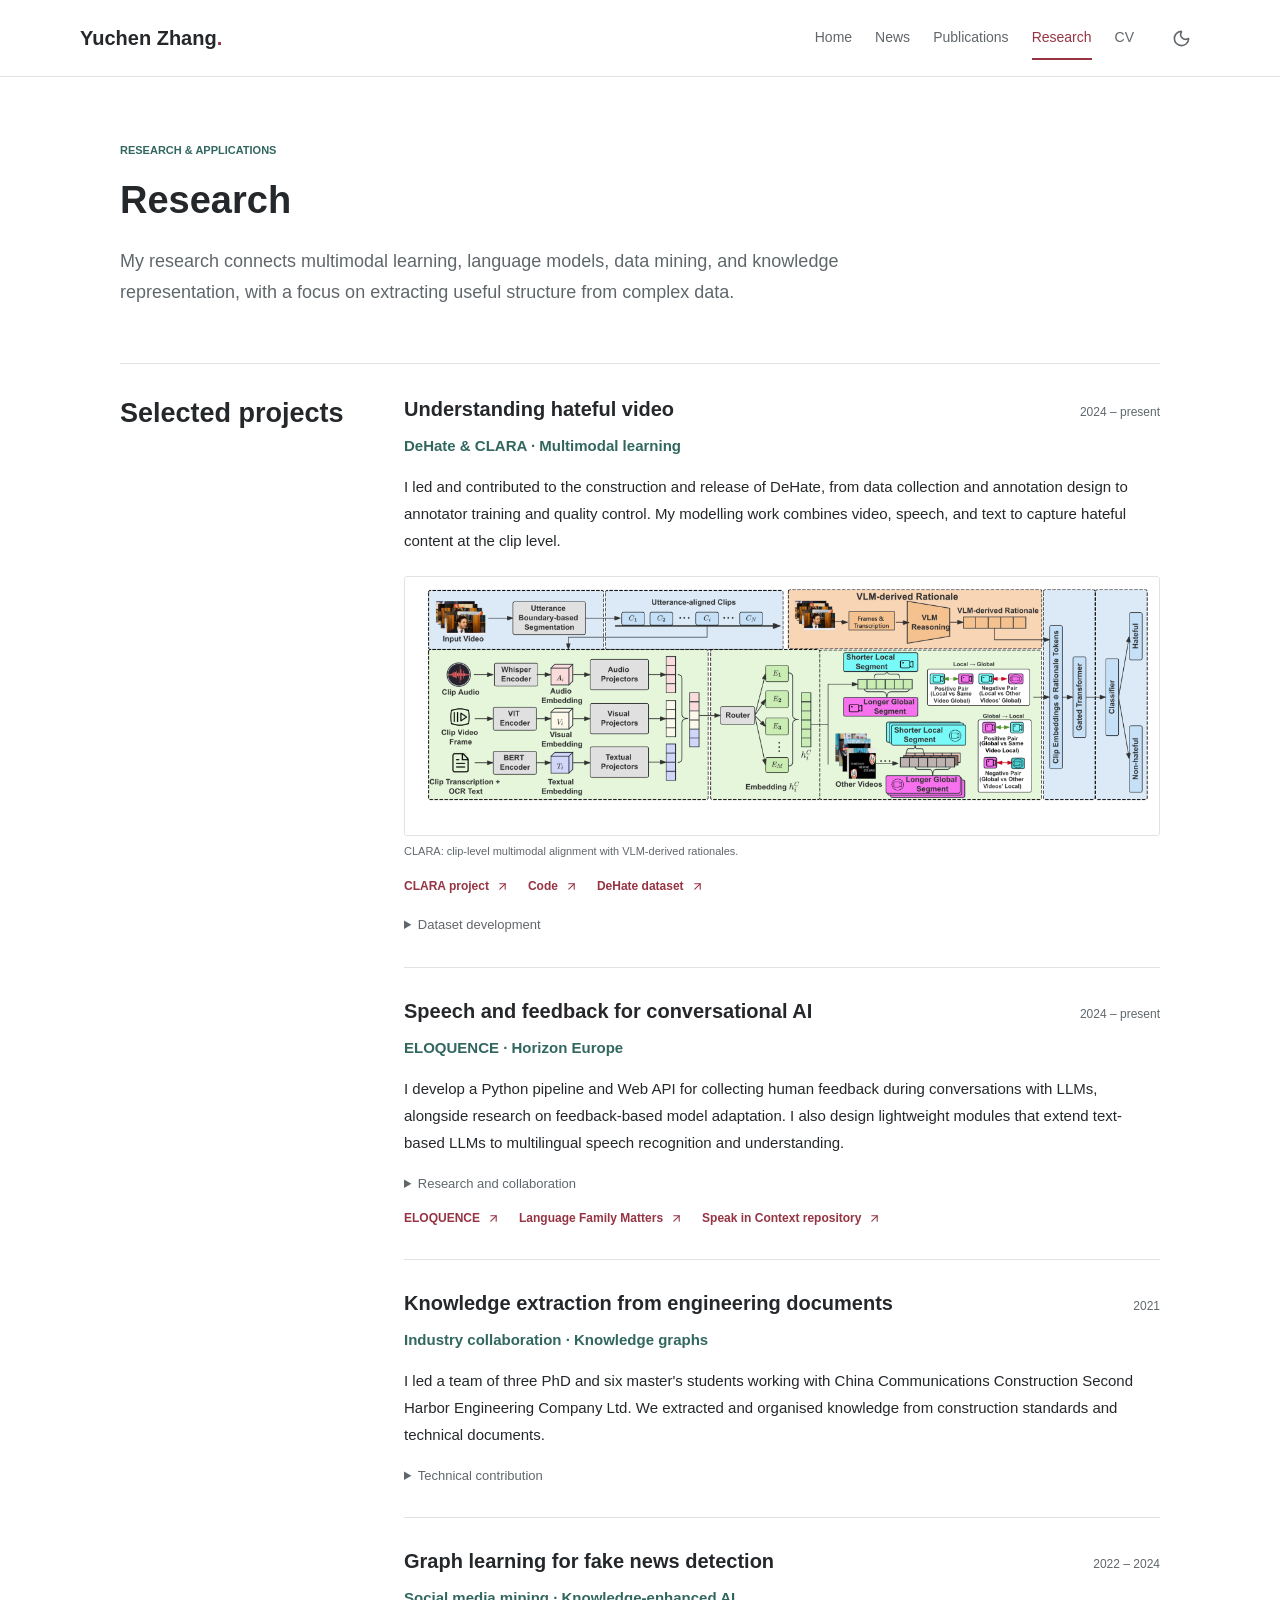
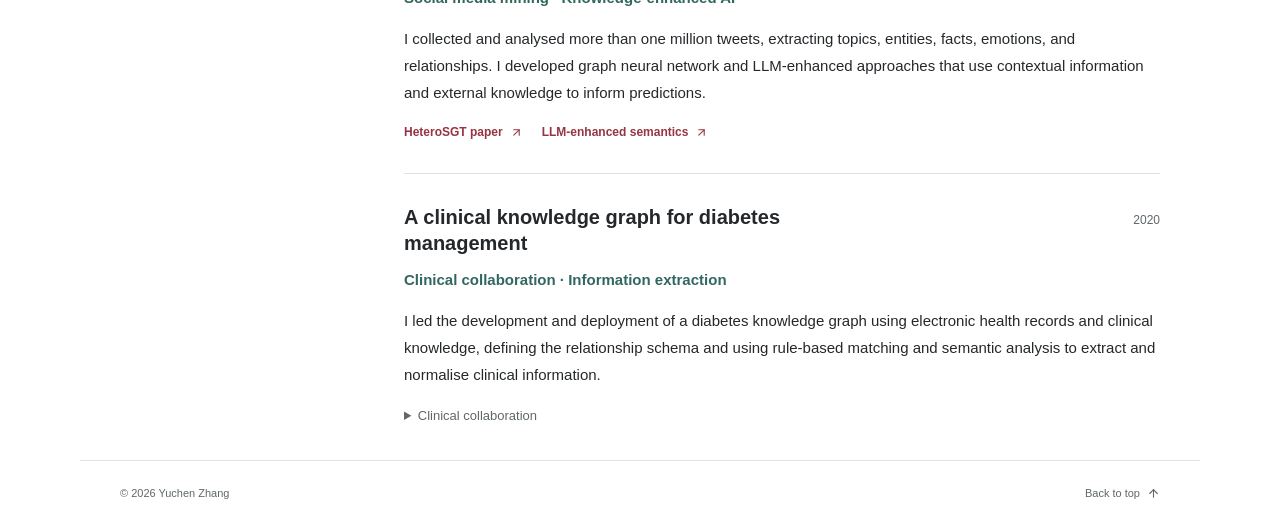
==== research/index.html @ 158ab488 "Add files via upload" ====
<!doctype html>
<html lang="en">
<head>
  <meta charset="utf-8">
  <meta name="viewport" content="width=device-width, initial-scale=1">
  <meta name="description" content="Research by Yuchen Zhang in multimodal learning, conversational AI, knowledge graphs, and data mining.">
  <title>Research | Yuchen Zhang</title>
  <link rel="stylesheet" href="../assets/style.css">
  <script src="../assets/lucide.min.js" defer></script>
  <script src="../assets/site.js" defer></script>
</head>
<body>
  <a class="skip-link" href="#main">Skip to content</a>
  <header class="site-header">
    <div class="nav-shell">
      <a class="wordmark" href="../index.html">Yuchen Zhang<span class="wordmark-dot">.</span></a>
      <nav id="site-nav" aria-label="Main navigation">
        <a href="../index.html#home">Home</a>
        <a href="../index.html#news">News</a>
        <a href="../index.html#publications">Publications</a>
        <a href="index.html" aria-current="page">Research</a>
        <a href="../cv.html">CV</a>
      </nav>
      <div class="nav-actions">
        <button class="icon-button theme-toggle" type="button" aria-label="Switch to dark theme" title="Switch to dark theme"><i data-lucide="moon" aria-hidden="true"></i></button>
        <button class="icon-button menu-toggle" type="button" aria-label="Open navigation" aria-controls="site-nav" aria-expanded="false" title="Open navigation"><i data-lucide="menu" aria-hidden="true"></i></button>
      </div>
    </div>
  </header>

  <main id="main" class="container">
    <div class="page-intro">
      <p class="eyebrow">RESEARCH &amp; APPLICATIONS</p>
      <h1>Research</h1>
      <p class="lead">My research connects multimodal learning, language models, data mining, and knowledge representation, with a focus on extracting useful structure from complex data.</p>
    </div>

    <section class="section-grid prose-section">
      <div class="section-heading"><h2>Selected projects</h2></div>
      <div class="section-body">
        <article class="project" id="project-clara">
          <div class="project-heading"><h3>Understanding hateful video</h3><span class="date">2024 &ndash; present</span></div>
          <p class="project-subtitle">DeHate &amp; CLARA &middot; Multimodal learning</p>
          <p>I led and contributed to the construction and release of DeHate, from data collection and annotation design to annotator training and quality control. My modelling work combines video, speech, and text to capture hateful content at the clip level.</p>
          <figure class="research-figure">
            <a href="../assets/clara-framework.png" target="_blank" rel="noopener" aria-label="Open the CLARA framework figure"><img src="../assets/clara-framework.png" width="2400" height="821" alt="CLARA architecture showing multimodal clip encoding, local-global contrastive learning, and rationale-guided video aggregation" loading="lazy"></a>
            <figcaption>CLARA: clip-level multimodal alignment with VLM-derived rationales.</figcaption>
          </figure>
          <div class="resource-links"><a href="https://yuchenzhang-1.github.io/CLARA/">CLARA project <i data-lucide="arrow-up-right" aria-hidden="true"></i></a><a href="https://github.com/yuchenzhang-1/CLARA">Code <i data-lucide="arrow-up-right" aria-hidden="true"></i></a><a href="https://github.com/yuchen-zhang-essex/DeHate">DeHate dataset <i data-lucide="arrow-up-right" aria-hidden="true"></i></a></div>
          <details><summary>Dataset development</summary><div class="detail-content"><p>DeHate contains 6,689 videos with annotations for explicit and implicit hate, contributing modalities, and temporal segments. I helped define annotation guidelines, recruited and trained annotators, calibrated annotations, and checked data quality.</p><figure class="research-figure"><img src="../assets/dehate-modalities.png" width="1400" height="534" alt="DeHate dataset figure comparing the contribution of visual, audio, and text modalities to explicit and implicit hate" loading="lazy"><figcaption>Modality composition in the DeHate dataset.</figcaption></figure></div></details>
        </article>

        <article class="project" id="project-eloquence">
          <div class="project-heading"><h3>Speech and feedback for conversational AI</h3><span class="date">2024 &ndash; present</span></div>
          <p class="project-subtitle">ELOQUENCE &middot; Horizon Europe</p>
          <p>I develop a Python pipeline and Web API for collecting human feedback during conversations with LLMs, alongside research on feedback-based model adaptation. I also design lightweight modules that extend text-based LLMs to multilingual speech recognition and understanding.</p>
          <details><summary>Research and collaboration</summary><div class="detail-content"><p>The work includes cross-modal representation alignment, parameter-efficient adaptation, and coordination of partner contributions across two Essex-led tasks. ELOQUENCE brings together 16 partners across 10 countries.</p></div></details>
          <div class="resource-links"><a href="https://eloquenceai.eu/">ELOQUENCE <i data-lucide="arrow-up-right" aria-hidden="true"></i></a><a href="https://arxiv.org/abs/2601.18899">Language Family Matters <i data-lucide="arrow-up-right" aria-hidden="true"></i></a><a href="https://github.com/yuchen-zhang-essex/Context-Aware_ASR">Speak in Context repository <i data-lucide="arrow-up-right" aria-hidden="true"></i></a></div>
        </article>

        <article class="project" id="project-standards">
          <div class="project-heading"><h3>Knowledge extraction from engineering documents</h3><span class="date">2021</span></div>
          <p class="project-subtitle">Industry collaboration &middot; Knowledge graphs</p>
          <p>I led a team of three PhD and six master's students working with China Communications Construction Second Harbor Engineering Company Ltd. We extracted and organised knowledge from construction standards and technical documents.</p>
          <details><summary>Technical contribution</summary><div class="detail-content"><p>Text mining, named entity recognition, and relation extraction identified engineering concepts and requirements. A knowledge graph in Neo4j organised the extracted knowledge for retrieval in bridge construction.</p></div></details>
        </article>

        <article class="project" id="project-fakenews">
          <div class="project-heading"><h3>Graph learning for fake news detection</h3><span class="date">2022 &ndash; 2024</span></div>
          <p class="project-subtitle">Social media mining &middot; Knowledge-enhanced AI</p>
          <p>I collected and analysed more than one million tweets, extracting topics, entities, facts, emotions, and relationships. I developed graph neural network and LLM-enhanced approaches that use contextual information and external knowledge to inform predictions.</p>
          <div class="resource-links"><a href="https://arxiv.org/abs/2404.13192">HeteroSGT paper <i data-lucide="arrow-up-right" aria-hidden="true"></i></a><a href="https://aclanthology.org/2024.emnlp-main.31/">LLM-enhanced semantics <i data-lucide="arrow-up-right" aria-hidden="true"></i></a></div>
        </article>

        <article class="project" id="project-clinical">
          <div class="project-heading"><h3>A clinical knowledge graph for diabetes management</h3><span class="date">2020</span></div>
          <p class="project-subtitle">Clinical collaboration &middot; Information extraction</p>
          <p>I led the development and deployment of a diabetes knowledge graph using electronic health records and clinical knowledge, defining the relationship schema and using rule-based matching and semantic analysis to extract and normalise clinical information.</p>
          <details><summary>Clinical collaboration</summary><div class="detail-content"><p>I worked with doctors and patients from Guizhou Medical University Affiliated Hospital and Taipei Medical University Hospital on applying the knowledge graph to diabetes management.</p></div></details>
        </article>
      </div>
    </section>
  </main>

  <footer class="site-footer container"><p>&copy; <span class="current-year">2026</span> Yuchen Zhang</p><a href="#main">Back to top <i data-lucide="arrow-up" aria-hidden="true"></i></a></footer>
</body>
</html>
---- assets/style.css ----
:root{color-scheme:light;--bg:#fff;--surface:#f6f7f7;--text:#25282b;--muted:#60676b;--line:#dfe3e4;--accent:#963443;--accent-hover:#70232f;--green:#31675f;--header:rgba(255,255,255,.97)}
*{box-sizing:border-box;letter-spacing:0}
html{scroll-behavior:smooth;scroll-padding-top:98px}
body{margin:0;background:var(--bg);color:var(--text);font-family:-apple-system,BlinkMacSystemFont,"Segoe UI",Arial,sans-serif;font-size:16px;line-height:1.75;-webkit-font-smoothing:antialiased}
body[data-theme="dark"]{color-scheme:dark;--bg:#1b1d1e;--surface:#222526;--text:#eeeeec;--muted:#b2b8b7;--line:#3c4141;--accent:#e997a0;--accent-hover:#ffc0c6;--green:#91cabb;--header:rgba(27,29,30,.97)}
a{color:var(--accent);text-decoration:none;text-underline-offset:4px}
a:hover{text-decoration:underline;color:var(--accent-hover)}
a:focus-visible,button:focus-visible,summary:focus-visible,input:focus-visible,select:focus-visible{outline:2px solid var(--accent);outline-offset:5px}
button,input,select{font:inherit}
button{cursor:pointer}
img{max-width:100%;height:auto;display:block}
h1,h2,h3,h4,p{margin-top:0}
h1,h2,h3,h4{line-height:1.3}
p{margin-bottom:16px}
h2{font-size:27px;font-weight:650;margin-bottom:20px}
h3{font-size:20px;font-weight:650;margin-bottom:10px}
.container{max-width:1120px;margin-inline:auto;padding-inline:40px}
.site-header{position:sticky;top:0;z-index:20;background:var(--header);border-bottom:1px solid var(--line)}
.nav-shell{max-width:1200px;min-height:76px;padding:12px 40px;margin:auto;display:flex;align-items:center;gap:28px}
.wordmark{color:var(--text);font-size:20px;font-weight:720;white-space:nowrap}
.wordmark:hover{text-decoration:none;color:var(--text)}
.wordmark-dot{color:var(--accent)}
#site-nav{display:flex;gap:23px;align-items:center;margin-left:auto}
#site-nav>a{font-size:14px;color:var(--muted);padding:9px 0;border-bottom:2px solid transparent}
#site-nav>a:hover,#site-nav>a[aria-current]{color:var(--accent);border-bottom-color:var(--accent);text-decoration:none}
.nav-actions{display:flex;gap:4px}
.icon-button{border:0;background:transparent;color:var(--muted);width:38px;height:38px;display:grid;place-items:center;border-radius:4px;flex-shrink:0}
.icon-button:hover{background:var(--surface);color:var(--accent)}
.icon-button svg{width:19px;height:19px}
.menu-toggle{display:none}
.intro{padding-top:62px;padding-bottom:46px}
.eyebrow{font-size:11px;font-weight:650;color:var(--green);margin-bottom:16px}
.intro h1{font-size:48px;font-weight:720;margin-bottom:9px}
.intro h1 span{font-size:21px;font-weight:450;color:var(--muted);margin-left:10px}
.intro-role{color:var(--muted);font-size:16px;margin-bottom:27px}
.separator{margin:0 10px;color:#adb3b5}
.intro-copy{max-width:840px;font-size:17px;line-height:1.85}
.intro-copy p:last-child{margin-bottom:22px}
.profile-links{display:flex;gap:27px;flex-wrap:wrap;font-size:14px}
.profile-links a,.resource-links a,.subtle-link,.contact-email,.site-footer a{display:inline-flex;align-items:center;gap:7px}
.profile-links svg{width:17px;height:17px;flex-shrink:0}
.research-interests{border-top:1px solid var(--line);margin-top:31px;padding-top:20px;display:flex;align-items:baseline;gap:25px;font-size:13px}
.meta-label{font-weight:650;white-space:nowrap}
.research-interests p{margin:0;color:var(--muted)}
.research-interests p span{margin:0 9px;color:var(--accent)}
.news-list{display:grid;gap:0}
.news-item{display:grid;grid-template-columns:70px minmax(0,1fr);gap:18px;padding:17px 0;border-bottom:1px solid var(--line)}
.news-item:first-child{padding-top:0}
.news-item:last-child{border:0;padding-bottom:0}
.news-item time{font-size:12px;color:var(--green);font-weight:650;font-variant-numeric:tabular-nums}
.news-item p{margin:0;font-size:15px;line-height:1.7}
.section-band{background:var(--surface);border-block:1px solid var(--line);padding-block:64px}
.section-space{padding-top:64px;padding-bottom:64px}
.section-grid{display:grid;grid-template-columns:230px minmax(0,1fr);gap:54px}
.section-heading .eyebrow{margin-bottom:12px}
.section-heading .subtle-link{font-size:13px;line-height:1.6}
.subtle-link svg{width:15px;height:15px;flex-shrink:0}
.section-body{min-width:0}
.project{padding-bottom:30px;margin-bottom:30px;border-bottom:1px solid var(--line)}
.project:last-child{border:0;padding-bottom:0;margin-bottom:0}
.project-heading{display:flex;justify-content:space-between;align-items:baseline;gap:20px}
.project-heading h3{max-width:490px}
.date{font-size:12px;white-space:nowrap;color:var(--muted);font-variant-numeric:tabular-nums}
.project-subtitle{font-size:12px;color:var(--green);font-weight:550;margin-bottom:14px}
.project p{font-size:15px;line-height:1.8}
.research-figure{margin:22px 0 16px}
.research-figure img{width:100%;height:auto;background:#fff;border:1px solid var(--line);border-radius:3px}
.research-figure a{display:block}
figcaption{font-size:11px;line-height:1.6;color:var(--muted);margin-top:7px}
.resource-links{display:flex;gap:19px;flex-wrap:wrap;font-size:12px;font-weight:600;margin-top:12px}
.resource-links svg{width:13px;height:13px}
details{font-size:13px;margin-top:17px}
summary{cursor:pointer;color:var(--muted);width:fit-content}
summary:hover{color:var(--accent)}
.detail-content{padding-top:12px}
.detail-content p{margin-bottom:8px}
.publication-controls{display:flex;gap:10px;margin-bottom:7px}
.publication-controls[hidden]{display:none}
.search-field{display:flex;align-items:center;gap:9px;padding:9px 12px;border:1px solid var(--line);border-radius:4px;min-width:0;flex:1;background:var(--bg)}
.search-field svg{width:16px;height:16px;color:var(--muted);flex-shrink:0}
.search-field input{border:0;background:transparent;color:var(--text);min-width:0;width:100%;font-size:13px;outline-offset:2px}
.topic-field{display:flex;min-width:0}
.topic-field select{font-size:12px;background:var(--bg);color:var(--text);border:1px solid var(--line);border-radius:4px;padding:9px 8px;max-width:100%}
.result-count{font-size:11px;color:var(--muted);margin-bottom:8px;min-height:20px}
.publication{padding:23px 0;border-bottom:1px solid var(--line)}
.publication:last-child{border:0;padding-bottom:0}
.publication[hidden]{display:none}
.publication-meta{display:flex;align-items:center;gap:14px;font-size:10px;font-weight:650;margin-bottom:9px}
.publication-meta span{color:var(--green)}
.publication-meta time{font-size:12px;color:var(--muted);font-weight:400}
.publication h3{font-size:17px;line-height:1.5;margin-bottom:8px}
.publication h3 a{color:var(--text)}
.publication h3 a:hover{color:var(--accent)}
.authors{font-size:12px;color:var(--muted);line-height:1.7;margin-bottom:7px}
.authors strong{font-weight:600;color:var(--text)}
.equal-note{font-size:11px;color:var(--muted);margin-bottom:0}
.empty-state{padding:35px 0;color:var(--muted);font-size:14px}
.timeline-entry{padding:0 0 24px 22px;margin-left:5px;border-left:1px solid var(--line);position:relative}
.timeline-entry:before{content:"";position:absolute;left:-4px;top:7px;width:7px;height:7px;background:var(--green);border-radius:50%}
.timeline-entry:last-child{padding-bottom:0}
.timeline-entry h3{margin:5px 0 4px;font-size:18px}
.timeline-entry p{font-size:14px;margin-bottom:7px}
.institution{color:var(--muted)}
.thesis{font-style:italic;color:var(--muted);font-size:13px!important}
.contact-section p{font-size:15px}
.contact-email{font-size:18px;font-weight:600;margin:6px 0 17px;overflow-wrap:anywhere;max-width:100%}
.contact-email svg{width:18px;height:18px;flex-shrink:0}
.site-footer{display:flex;justify-content:space-between;align-items:center;gap:15px;padding-top:23px;padding-bottom:25px;border-top:1px solid var(--line);font-size:11px;color:var(--muted)}
.site-footer p{margin:0}
.site-footer a{color:var(--muted)}
.site-footer svg{width:13px;height:13px}
.skip-link{position:fixed;top:-100px;left:15px;padding:10px 15px;background:var(--bg);z-index:100;border:1px solid var(--accent)}
.skip-link:focus{top:10px}
.sr-only{position:absolute;width:1px;height:1px;padding:0;margin:-1px;overflow:hidden;clip:rect(0,0,0,0);white-space:nowrap;border:0}
.page-intro{padding-top:64px;padding-bottom:38px}
.page-intro h1{font-size:38px;margin-bottom:20px}
.page-intro .lead{max-width:740px;font-size:18px;color:var(--muted)}
.prose-section{border-top:1px solid var(--line);padding-top:32px;padding-bottom:32px}
.prose-section p,.prose-section li{font-size:15px}
.prose-section ul{padding-left:20px}
.prose-section li{margin-bottom:8px}
.cv-sheet{max-width:940px;padding-top:48px;padding-bottom:60px}
.cv-heading{display:flex;justify-content:space-between;align-items:start;gap:20px;border-bottom:2px solid var(--text);padding-bottom:20px;margin-bottom:30px}
.cv-heading h1{font-size:32px;margin-bottom:7px}
.cv-heading p{font-size:13px;color:var(--muted);margin-bottom:4px}
.cv-sheet section{margin-top:29px}
.cv-sheet h2{font-size:20px;border-bottom:1px solid var(--line);padding-bottom:8px;margin-bottom:15px}
.cv-sheet h3{font-size:15px;margin-bottom:6px}
.cv-sheet p,.cv-sheet li{font-size:13px}
.cv-sheet ul{padding-left:20px;margin-top:8px}
.cv-sheet li{margin-bottom:6px}
.cv-sheet .cv-entry{margin-bottom:18px}
.cv-sheet .project-heading h3{max-width:none}
.cv-tools{display:flex;gap:10px;align-items:center}
.cv-tools a{font-size:13px}
@media(min-width:1400px){.intro{padding-top:70px}}
@media(max-width:1020px){.nav-shell{gap:15px;padding-inline:28px}#site-nav{gap:17px}.section-grid{grid-template-columns:195px minmax(0,1fr);gap:35px}.container{padding-inline:28px}.project-heading{flex-wrap:wrap;gap:0}.project-heading .date{margin-bottom:8px}}
@media(max-width:820px){.menu-toggle{display:grid}.nav-actions{margin-left:auto}#site-nav{display:none;position:absolute;left:0;right:0;top:100%;padding:12px 28px 20px;background:var(--bg);border-bottom:1px solid var(--line);flex-direction:column;align-items:stretch;gap:3px}#site-nav.is-open{display:flex}#site-nav>a{padding:10px 4px}.section-grid{grid-template-columns:1fr;gap:25px}.section-heading h2{margin-bottom:10px}.section-heading .subtle-link{margin-bottom:8px}.intro{padding-top:42px}.research-interests{display:block}.meta-label{display:block;margin-bottom:6px}.section-band,.section-space{padding-top:42px;padding-bottom:42px}.project-heading{flex-wrap:nowrap;gap:16px}.project-heading h3{max-width:75%}}
@media(max-width:480px){.container{padding-inline:22px}.nav-shell{padding-inline:22px;min-height:66px}.intro h1{font-size:37px}.intro h1 span{font-size:17px;margin-left:5px}.intro-role{font-size:13px}.separator{margin-inline:5px}.intro-copy{font-size:16px;line-height:1.8}.profile-links{gap:15px 23px;font-size:13px}.research-interests p{line-height:1.9}.research-interests p span{margin:0 5px}.news-item{grid-template-columns:54px;gap:12px}.project-heading{display:block}.project-heading h3{max-width:none;font-size:19px}.project-heading .date{display:block;margin-bottom:7px}.publication-controls{flex-direction:column}.topic-field select{width:100%}.search-field{min-height:42px}.topic-field select{min-height:40px}.contact-email{font-size:16px}.page-intro h1{font-size:32px}.cv-heading{display:block}.cv-tools{margin-top:15px}.cv-sheet .project-heading{display:block}.site-footer{font-size:10px}.resource-links{gap:10px 18px}}
@media(prefers-reduced-motion:reduce){html{scroll-behavior:auto}}
@media print{.site-header,.site-footer,.skip-link,.cv-tools{display:none!important}body,body[data-theme="dark"]{--bg:#fff;--text:#111;--muted:#444;--line:#bbb;--accent:#111;--green:#333;color:#111;background:#fff;font-size:10pt}.cv-sheet{max-width:none;padding:0}.cv-sheet section{margin-top:18px}.cv-sheet h2{font-size:13pt;break-after:avoid}.cv-sheet p,.cv-sheet li{font-size:9.5pt;line-height:1.45}.cv-entry{break-inside:avoid}.cv-heading h1{font-size:23pt}a{color:#111;text-decoration:none}@page{size:A4;margin:16mm}}
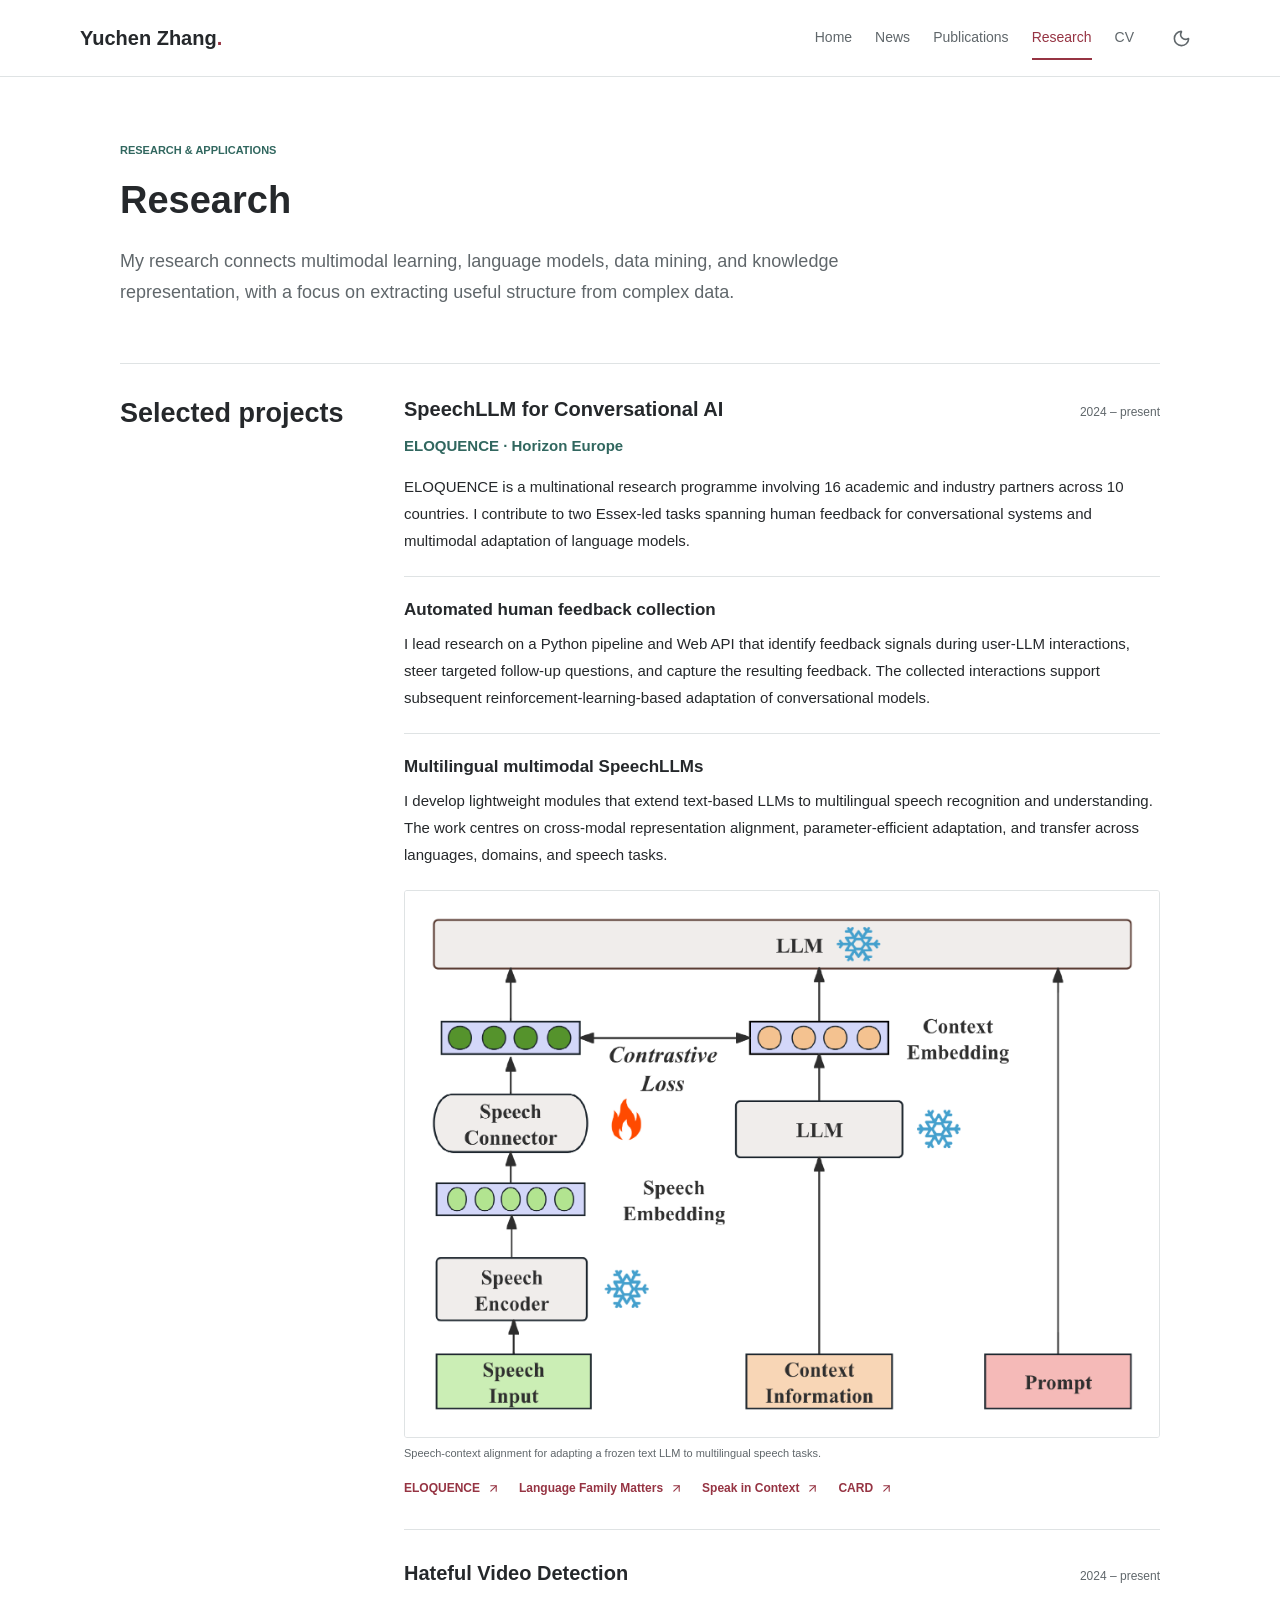
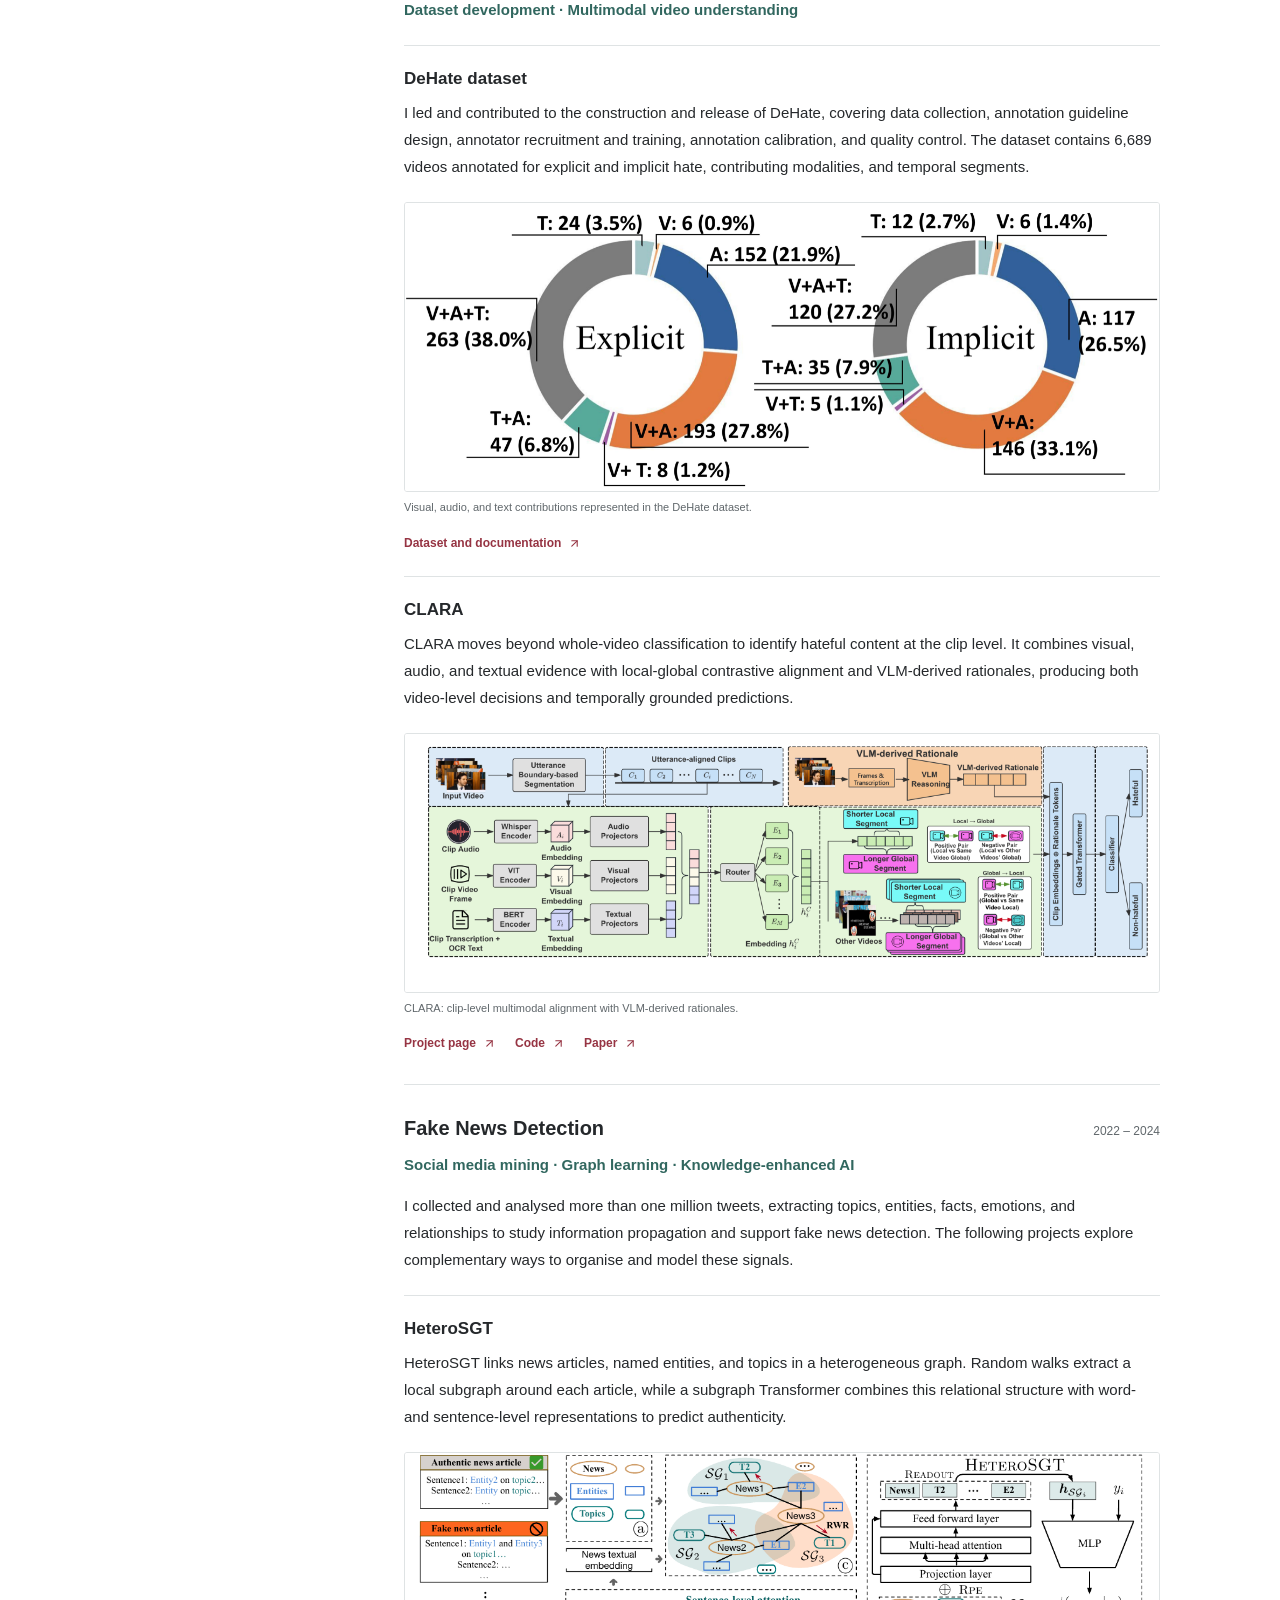
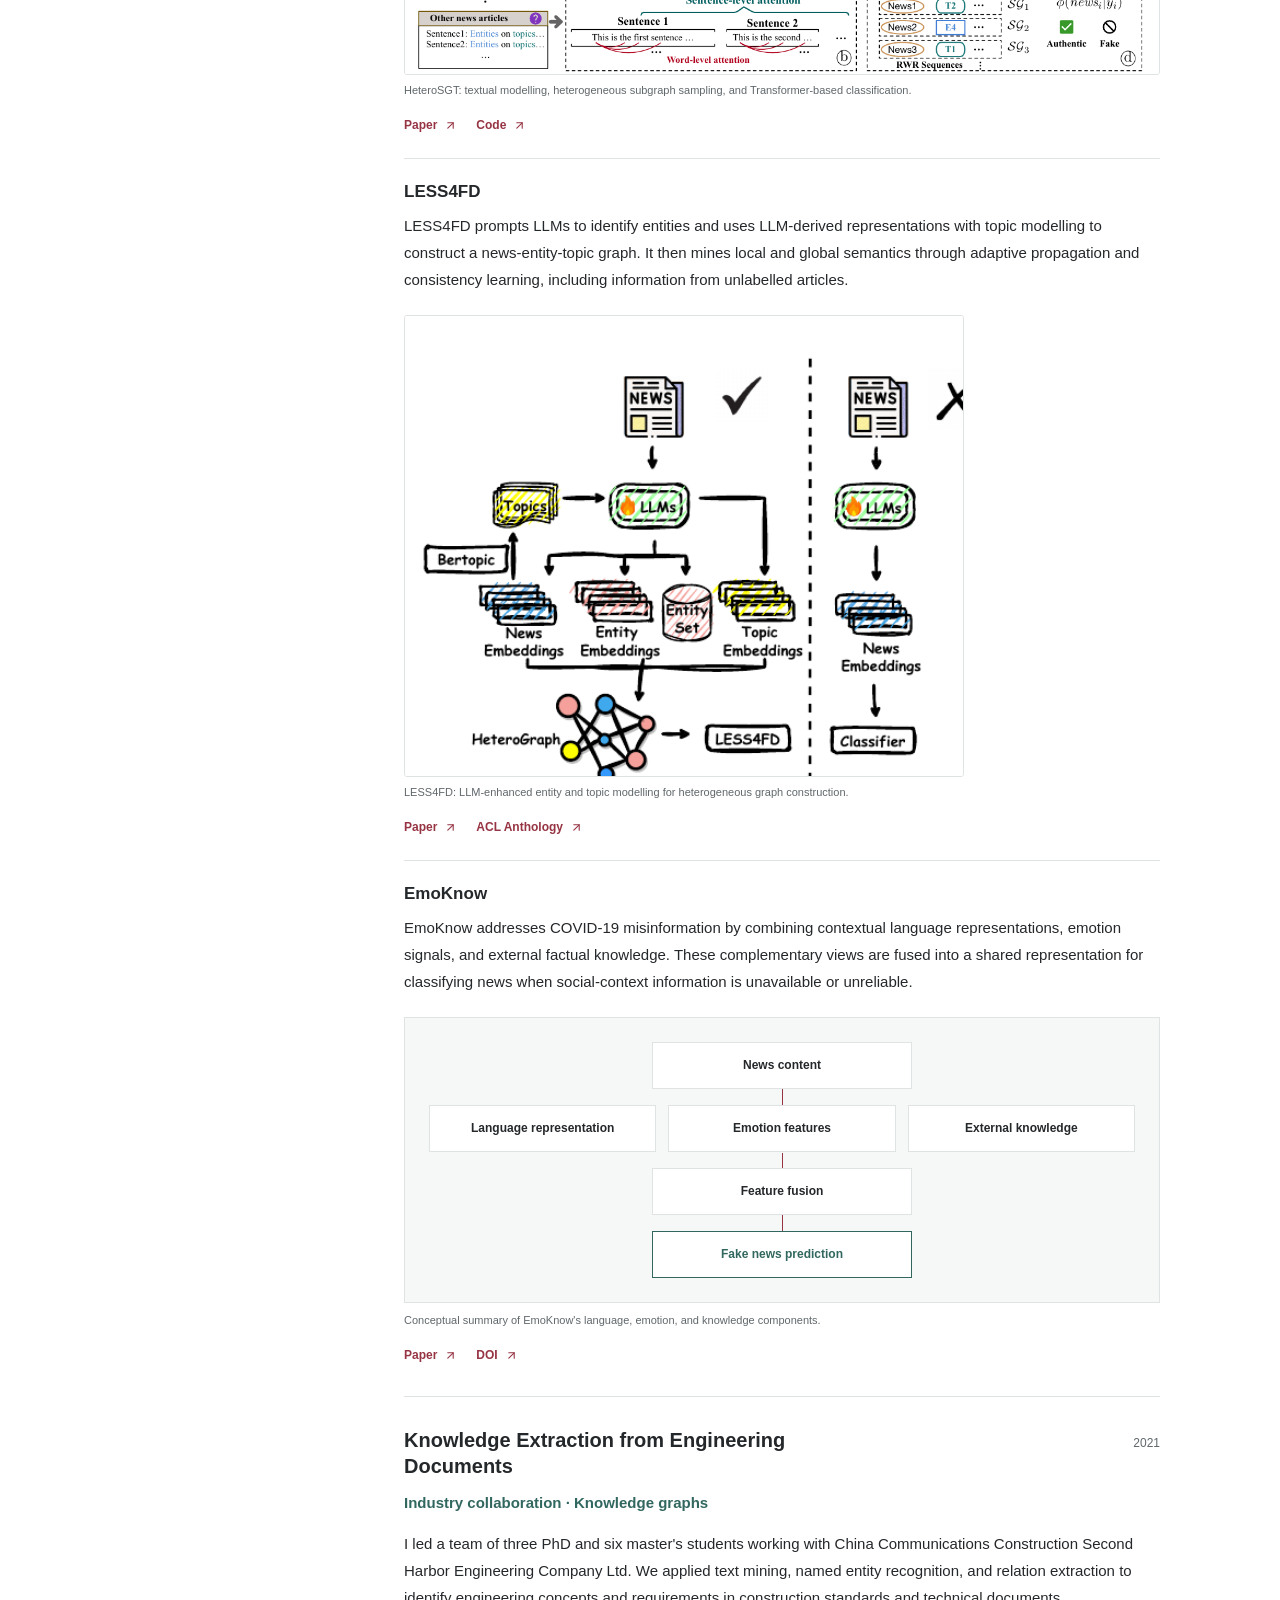
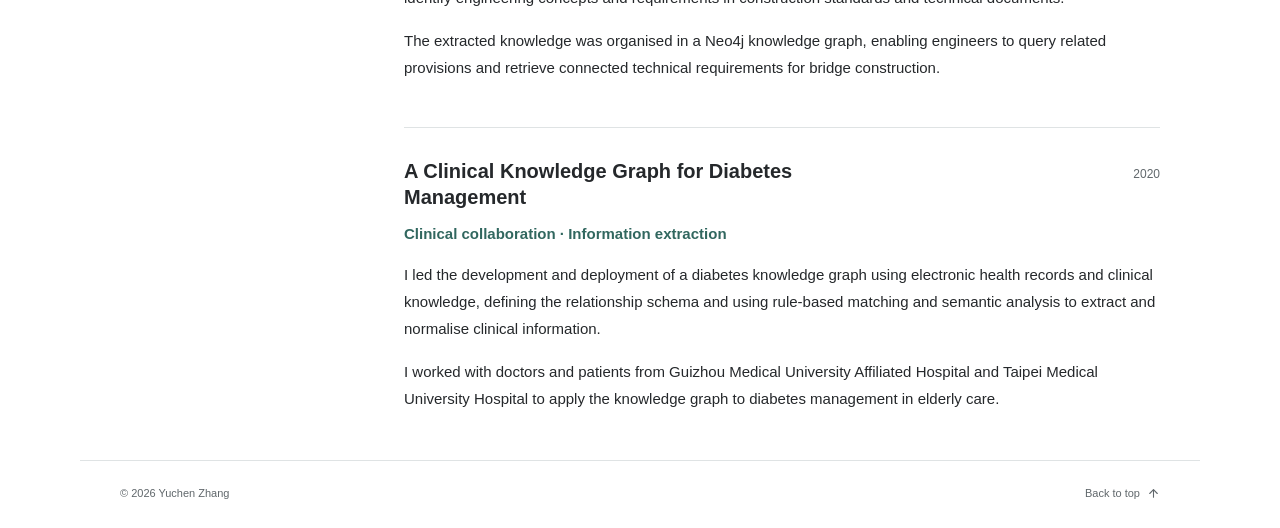
==== commit 9b558225: "Add files via upload" ====
--- a/research/index.html
+++ b/research/index.html
@@ -38,45 +38,108 @@
     <section class="section-grid prose-section">
       <div class="section-heading"><h2>Selected projects</h2></div>
       <div class="section-body">
-        <article class="project" id="project-clara">
-          <div class="project-heading"><h3>Understanding hateful video</h3><span class="date">2024 &ndash; present</span></div>
-          <p class="project-subtitle">DeHate &amp; CLARA &middot; Multimodal learning</p>
-          <p>I led and contributed to the construction and release of DeHate, from data collection and annotation design to annotator training and quality control. My modelling work combines video, speech, and text to capture hateful content at the clip level.</p>
-          <figure class="research-figure">
-            <a href="../assets/clara-framework.png" target="_blank" rel="noopener" aria-label="Open the CLARA framework figure"><img src="../assets/clara-framework.png" width="2400" height="821" alt="CLARA architecture showing multimodal clip encoding, local-global contrastive learning, and rationale-guided video aggregation" loading="lazy"></a>
-            <figcaption>CLARA: clip-level multimodal alignment with VLM-derived rationales.</figcaption>
-          </figure>
-          <div class="resource-links"><a href="https://yuchenzhang-1.github.io/CLARA/">CLARA project <i data-lucide="arrow-up-right" aria-hidden="true"></i></a><a href="https://github.com/yuchenzhang-1/CLARA">Code <i data-lucide="arrow-up-right" aria-hidden="true"></i></a><a href="https://github.com/yuchen-zhang-essex/DeHate">DeHate dataset <i data-lucide="arrow-up-right" aria-hidden="true"></i></a></div>
-          <details><summary>Dataset development</summary><div class="detail-content"><p>DeHate contains 6,689 videos with annotations for explicit and implicit hate, contributing modalities, and temporal segments. I helped define annotation guidelines, recruited and trained annotators, calibrated annotations, and checked data quality.</p><figure class="research-figure"><img src="../assets/dehate-modalities.png" width="1400" height="534" alt="DeHate dataset figure comparing the contribution of visual, audio, and text modalities to explicit and implicit hate" loading="lazy"><figcaption>Modality composition in the DeHate dataset.</figcaption></figure></div></details>
+        <article class="project" id="project-eloquence">
+          <div class="project-heading"><h3>SpeechLLM for Conversational AI</h3><span class="date">2024 &ndash; present</span></div>
+          <p class="project-subtitle">ELOQUENCE &middot; Horizon Europe</p>
+          <p>ELOQUENCE is a multinational research programme involving 16 academic and industry partners across 10 countries. I contribute to two Essex-led tasks spanning human feedback for conversational systems and multimodal adaptation of language models.</p>
+
+          <section class="project-work">
+            <h4>Automated human feedback collection</h4>
+            <p>I lead research on a Python pipeline and Web API that identify feedback signals during user-LLM interactions, steer targeted follow-up questions, and capture the resulting feedback. The collected interactions support subsequent reinforcement-learning-based adaptation of conversational models.</p>
+          </section>
+
+          <section class="project-work">
+            <h4>Multilingual multimodal SpeechLLMs</h4>
+            <p>I develop lightweight modules that extend text-based LLMs to multilingual speech recognition and understanding. The work centres on cross-modal representation alignment, parameter-efficient adaptation, and transfer across languages, domains, and speech tasks.</p>
+            <figure class="research-figure">
+              <a href="../assets/speechllm-framework.png" target="_blank" rel="noopener" aria-label="Open the SpeechLLM framework figure"><img src="../assets/speechllm-framework.png" width="1800" height="1302" alt="SpeechLLM framework aligning speech and contextual representations through a trainable speech connector and contrastive learning" loading="lazy"></a>
+              <figcaption>Speech-context alignment for adapting a frozen text LLM to multilingual speech tasks.</figcaption>
+            </figure>
+          </section>
+
+          <div class="resource-links"><a href="https://eloquenceai.eu/">ELOQUENCE <i data-lucide="arrow-up-right" aria-hidden="true"></i></a><a href="https://arxiv.org/abs/2601.18899">Language Family Matters <i data-lucide="arrow-up-right" aria-hidden="true"></i></a><a href="https://github.com/yuchen-zhang-essex/Context-Aware_ASR">Speak in Context <i data-lucide="arrow-up-right" aria-hidden="true"></i></a><a href="https://scholar.google.com.au/citations?view_op=view_citation&amp;hl=en&amp;user=mACVkPIAAAAJ&amp;sortby=pubdate&amp;citation_for_view=mACVkPIAAAAJ:8k81kl-MbHgC">CARD <i data-lucide="arrow-up-right" aria-hidden="true"></i></a></div>
         </article>
 
-        <article class="project" id="project-eloquence">
-          <div class="project-heading"><h3>Speech and feedback for conversational AI</h3><span class="date">2024 &ndash; present</span></div>
-          <p class="project-subtitle">ELOQUENCE &middot; Horizon Europe</p>
-          <p>I develop a Python pipeline and Web API for collecting human feedback during conversations with LLMs, alongside research on feedback-based model adaptation. I also design lightweight modules that extend text-based LLMs to multilingual speech recognition and understanding.</p>
-          <details><summary>Research and collaboration</summary><div class="detail-content"><p>The work includes cross-modal representation alignment, parameter-efficient adaptation, and coordination of partner contributions across two Essex-led tasks. ELOQUENCE brings together 16 partners across 10 countries.</p></div></details>
-          <div class="resource-links"><a href="https://eloquenceai.eu/">ELOQUENCE <i data-lucide="arrow-up-right" aria-hidden="true"></i></a><a href="https://arxiv.org/abs/2601.18899">Language Family Matters <i data-lucide="arrow-up-right" aria-hidden="true"></i></a><a href="https://github.com/yuchen-zhang-essex/Context-Aware_ASR">Speak in Context repository <i data-lucide="arrow-up-right" aria-hidden="true"></i></a></div>
+        <article class="project" id="project-hateful-video">
+          <div class="project-heading"><h3>Hateful Video Detection</h3><span class="date">2024 &ndash; present</span></div>
+          <p class="project-subtitle">Dataset development &middot; Multimodal video understanding</p>
+
+          <section class="project-work">
+            <h4>DeHate dataset</h4>
+            <p>I led and contributed to the construction and release of DeHate, covering data collection, annotation guideline design, annotator recruitment and training, annotation calibration, and quality control. The dataset contains 6,689 videos annotated for explicit and implicit hate, contributing modalities, and temporal segments.</p>
+            <figure class="research-figure">
+              <a href="../assets/dehate-modalities.png" target="_blank" rel="noopener" aria-label="Open the DeHate modality figure"><img src="../assets/dehate-modalities.png" width="1400" height="534" alt="DeHate dataset figure comparing visual, audio, and text contributions to explicit and implicit hate" loading="lazy"></a>
+              <figcaption>Visual, audio, and text contributions represented in the DeHate dataset.</figcaption>
+            </figure>
+            <div class="resource-links"><a href="https://github.com/yuchen-zhang-essex/DeHate">Dataset and documentation <i data-lucide="arrow-up-right" aria-hidden="true"></i></a></div>
+          </section>
+
+          <section class="project-work">
+            <h4>CLARA</h4>
+            <p>CLARA moves beyond whole-video classification to identify hateful content at the clip level. It combines visual, audio, and textual evidence with local-global contrastive alignment and VLM-derived rationales, producing both video-level decisions and temporally grounded predictions.</p>
+            <figure class="research-figure">
+              <a href="../assets/clara-framework.png" target="_blank" rel="noopener" aria-label="Open the CLARA framework figure"><img src="../assets/clara-framework.png" width="2400" height="821" alt="CLARA architecture showing multimodal clip encoding, local-global contrastive learning, and rationale-guided video aggregation" loading="lazy"></a>
+              <figcaption>CLARA: clip-level multimodal alignment with VLM-derived rationales.</figcaption>
+            </figure>
+            <div class="resource-links"><a href="https://yuchenzhang-1.github.io/CLARA/">Project page <i data-lucide="arrow-up-right" aria-hidden="true"></i></a><a href="https://github.com/yuchenzhang-1/CLARA">Code <i data-lucide="arrow-up-right" aria-hidden="true"></i></a><a href="https://arxiv.org/abs/2608.15905">Paper <i data-lucide="arrow-up-right" aria-hidden="true"></i></a></div>
+          </section>
+        </article>
+
+        <article class="project" id="project-fakenews">
+          <div class="project-heading"><h3>Fake News Detection</h3><span class="date">2022 &ndash; 2024</span></div>
+          <p class="project-subtitle">Social media mining &middot; Graph learning &middot; Knowledge-enhanced AI</p>
+          <p>I collected and analysed more than one million tweets, extracting topics, entities, facts, emotions, and relationships to study information propagation and support fake news detection. The following projects explore complementary ways to organise and model these signals.</p>
+
+          <section class="project-work">
+            <h4>HeteroSGT</h4>
+            <p>HeteroSGT links news articles, named entities, and topics in a heterogeneous graph. Random walks extract a local subgraph around each article, while a subgraph Transformer combines this relational structure with word- and sentence-level representations to predict authenticity.</p>
+            <figure class="research-figure">
+              <a href="../assets/heterosgt-framework.png" target="_blank" rel="noopener" aria-label="Open the HeteroSGT framework figure"><img src="../assets/heterosgt-framework.png" width="1215" height="355" alt="HeteroSGT framework combining textual encoding, heterogeneous subgraph sampling, and a subgraph Transformer for fake news detection" loading="lazy"></a>
+              <figcaption>HeteroSGT: textual modelling, heterogeneous subgraph sampling, and Transformer-based classification.</figcaption>
+            </figure>
+            <div class="resource-links"><a href="https://scholar.google.com.au/citations?view_op=view_citation&amp;hl=en&amp;user=mACVkPIAAAAJ&amp;sortby=pubdate&amp;citation_for_view=mACVkPIAAAAJ:qjMakFHDy7sC">Paper <i data-lucide="arrow-up-right" aria-hidden="true"></i></a><a href="https://github.com/whatthebrett/hetersgt">Code <i data-lucide="arrow-up-right" aria-hidden="true"></i></a></div>
+          </section>
+
+          <section class="project-work">
+            <h4>LESS4FD</h4>
+            <p>LESS4FD prompts LLMs to identify entities and uses LLM-derived representations with topic modelling to construct a news-entity-topic graph. It then mines local and global semantics through adaptive propagation and consistency learning, including information from unlabelled articles.</p>
+            <figure class="research-figure research-figure-narrow">
+              <a href="../assets/less4fd-framework.png" target="_blank" rel="noopener" aria-label="Open the LESS4FD framework figure"><img src="../assets/less4fd-framework.png" width="510" height="420" alt="LESS4FD framework using LLM-derived news, entity, and topic representations to construct a heterogeneous graph" loading="lazy"></a>
+              <figcaption>LESS4FD: LLM-enhanced entity and topic modelling for heterogeneous graph construction.</figcaption>
+            </figure>
+            <div class="resource-links"><a href="https://scholar.google.com.au/citations?view_op=view_citation&amp;hl=en&amp;user=mACVkPIAAAAJ&amp;sortby=pubdate&amp;citation_for_view=mACVkPIAAAAJ:UeHWp8X0CEIC">Paper <i data-lucide="arrow-up-right" aria-hidden="true"></i></a><a href="https://aclanthology.org/2024.emnlp-main.31/">ACL Anthology <i data-lucide="arrow-up-right" aria-hidden="true"></i></a></div>
+          </section>
+
+          <section class="project-work">
+            <h4>EmoKnow</h4>
+            <p>EmoKnow addresses COVID-19 misinformation by combining contextual language representations, emotion signals, and external factual knowledge. These complementary views are fused into a shared representation for classifying news when social-context information is unavailable or unreliable.</p>
+            <div class="method-diagram" role="img" aria-label="Conceptual flow of EmoKnow from news content through language, emotion, and external knowledge representations to feature fusion and fake news prediction">
+              <div class="method-node method-node-input">News content</div>
+              <div class="method-branches">
+                <div class="method-node">Language representation</div>
+                <div class="method-node">Emotion features</div>
+                <div class="method-node">External knowledge</div>
+              </div>
+              <div class="method-node method-node-fusion">Feature fusion</div>
+              <div class="method-node method-node-output">Fake news prediction</div>
+            </div>
+            <p class="diagram-caption">Conceptual summary of EmoKnow's language, emotion, and knowledge components.</p>
+            <div class="resource-links"><a href="https://scholar.google.com.au/citations?view_op=view_citation&amp;hl=en&amp;user=mACVkPIAAAAJ&amp;sortby=pubdate&amp;citation_for_view=mACVkPIAAAAJ:9yKSN-GCB0IC">Paper <i data-lucide="arrow-up-right" aria-hidden="true"></i></a><a href="https://doi.org/10.1007/978-3-031-46661-8_24">DOI <i data-lucide="arrow-up-right" aria-hidden="true"></i></a></div>
+          </section>
         </article>
 
         <article class="project" id="project-standards">
-          <div class="project-heading"><h3>Knowledge extraction from engineering documents</h3><span class="date">2021</span></div>
+          <div class="project-heading"><h3>Knowledge Extraction from Engineering Documents</h3><span class="date">2021</span></div>
           <p class="project-subtitle">Industry collaboration &middot; Knowledge graphs</p>
-          <p>I led a team of three PhD and six master's students working with China Communications Construction Second Harbor Engineering Company Ltd. We extracted and organised knowledge from construction standards and technical documents.</p>
-          <details><summary>Technical contribution</summary><div class="detail-content"><p>Text mining, named entity recognition, and relation extraction identified engineering concepts and requirements. A knowledge graph in Neo4j organised the extracted knowledge for retrieval in bridge construction.</p></div></details>
-        </article>
-
-        <article class="project" id="project-fakenews">
-          <div class="project-heading"><h3>Graph learning for fake news detection</h3><span class="date">2022 &ndash; 2024</span></div>
-          <p class="project-subtitle">Social media mining &middot; Knowledge-enhanced AI</p>
-          <p>I collected and analysed more than one million tweets, extracting topics, entities, facts, emotions, and relationships. I developed graph neural network and LLM-enhanced approaches that use contextual information and external knowledge to inform predictions.</p>
-          <div class="resource-links"><a href="https://arxiv.org/abs/2404.13192">HeteroSGT paper <i data-lucide="arrow-up-right" aria-hidden="true"></i></a><a href="https://aclanthology.org/2024.emnlp-main.31/">LLM-enhanced semantics <i data-lucide="arrow-up-right" aria-hidden="true"></i></a></div>
+          <p>I led a team of three PhD and six master's students working with China Communications Construction Second Harbor Engineering Company Ltd. We applied text mining, named entity recognition, and relation extraction to identify engineering concepts and requirements in construction standards and technical documents.</p>
+          <p>The extracted knowledge was organised in a Neo4j knowledge graph, enabling engineers to query related provisions and retrieve connected technical requirements for bridge construction.</p>
         </article>
 
         <article class="project" id="project-clinical">
-          <div class="project-heading"><h3>A clinical knowledge graph for diabetes management</h3><span class="date">2020</span></div>
+          <div class="project-heading"><h3>A Clinical Knowledge Graph for Diabetes Management</h3><span class="date">2020</span></div>
           <p class="project-subtitle">Clinical collaboration &middot; Information extraction</p>
           <p>I led the development and deployment of a diabetes knowledge graph using electronic health records and clinical knowledge, defining the relationship schema and using rule-based matching and semantic analysis to extract and normalise clinical information.</p>
-          <details><summary>Clinical collaboration</summary><div class="detail-content"><p>I worked with doctors and patients from Guizhou Medical University Affiliated Hospital and Taipei Medical University Hospital on applying the knowledge graph to diabetes management.</p></div></details>
+          <p>I worked with doctors and patients from Guizhou Medical University Affiliated Hospital and Taipei Medical University Hospital to apply the knowledge graph to diabetes management in elderly care.</p>
         </article>
       </div>
     </section>
--- a/assets/style.css
+++ b/assets/style.css
@@ -30,7 +30,7 @@
 .menu-toggle{display:none}
 .intro{padding-top:62px;padding-bottom:46px}
 .eyebrow{font-size:11px;font-weight:650;color:var(--green);margin-bottom:16px}
-.intro h1{font-size:48px;font-weight:720;margin-bottom:9px}
+.intro h1{font-size:48px;font-weight:720;margin-bottom:26px}
 .intro h1 span{font-size:21px;font-weight:450;color:var(--muted);margin-left:10px}
 .intro-role{color:var(--muted);font-size:16px;margin-bottom:27px}
 .separator{margin:0 10px;color:#adb3b5}
@@ -63,10 +63,20 @@
 .date{font-size:12px;white-space:nowrap;color:var(--muted);font-variant-numeric:tabular-nums}
 .project-subtitle{font-size:12px;color:var(--green);font-weight:550;margin-bottom:14px}
 .project p{font-size:15px;line-height:1.8}
+.project-work{padding-top:22px;margin-top:22px;border-top:1px solid var(--line)}
+.project-work h4{font-size:17px;margin-bottom:9px}
 .research-figure{margin:22px 0 16px}
 .research-figure img{width:100%;height:auto;background:#fff;border:1px solid var(--line);border-radius:3px}
 .research-figure a{display:block}
+.research-figure-narrow{max-width:560px}
 figcaption{font-size:11px;line-height:1.6;color:var(--muted);margin-top:7px}
+.method-diagram{margin:22px 0 8px;padding:24px;border:1px solid var(--line);background:var(--surface);display:grid;gap:16px;justify-items:center}
+.method-node{width:100%;padding:12px 14px;border:1px solid var(--line);background:var(--bg);font-size:12px;font-weight:600;text-align:center;position:relative}
+.method-node-input,.method-node-fusion,.method-node-output{max-width:260px}
+.method-node-input:after,.method-branches:after,.method-node-fusion:after{content:"";position:absolute;left:50%;bottom:-17px;width:1px;height:16px;background:var(--accent)}
+.method-branches{width:100%;display:grid;grid-template-columns:repeat(3,minmax(0,1fr));gap:12px;position:relative}
+.method-node-output{border-color:var(--green);color:var(--green)}
+.diagram-caption{font-size:11px!important;color:var(--muted);margin-bottom:14px}
 .resource-links{display:flex;gap:19px;flex-wrap:wrap;font-size:12px;font-weight:600;margin-top:12px}
 .resource-links svg{width:13px;height:13px}
 details{font-size:13px;margin-top:17px}
@@ -136,6 +146,6 @@
 @media(min-width:1400px){.intro{padding-top:70px}}
 @media(max-width:1020px){.nav-shell{gap:15px;padding-inline:28px}#site-nav{gap:17px}.section-grid{grid-template-columns:195px minmax(0,1fr);gap:35px}.container{padding-inline:28px}.project-heading{flex-wrap:wrap;gap:0}.project-heading .date{margin-bottom:8px}}
 @media(max-width:820px){.menu-toggle{display:grid}.nav-actions{margin-left:auto}#site-nav{display:none;position:absolute;left:0;right:0;top:100%;padding:12px 28px 20px;background:var(--bg);border-bottom:1px solid var(--line);flex-direction:column;align-items:stretch;gap:3px}#site-nav.is-open{display:flex}#site-nav>a{padding:10px 4px}.section-grid{grid-template-columns:1fr;gap:25px}.section-heading h2{margin-bottom:10px}.section-heading .subtle-link{margin-bottom:8px}.intro{padding-top:42px}.research-interests{display:block}.meta-label{display:block;margin-bottom:6px}.section-band,.section-space{padding-top:42px;padding-bottom:42px}.project-heading{flex-wrap:nowrap;gap:16px}.project-heading h3{max-width:75%}}
-@media(max-width:480px){.container{padding-inline:22px}.nav-shell{padding-inline:22px;min-height:66px}.intro h1{font-size:37px}.intro h1 span{font-size:17px;margin-left:5px}.intro-role{font-size:13px}.separator{margin-inline:5px}.intro-copy{font-size:16px;line-height:1.8}.profile-links{gap:15px 23px;font-size:13px}.research-interests p{line-height:1.9}.research-interests p span{margin:0 5px}.news-item{grid-template-columns:54px;gap:12px}.project-heading{display:block}.project-heading h3{max-width:none;font-size:19px}.project-heading .date{display:block;margin-bottom:7px}.publication-controls{flex-direction:column}.topic-field select{width:100%}.search-field{min-height:42px}.topic-field select{min-height:40px}.contact-email{font-size:16px}.page-intro h1{font-size:32px}.cv-heading{display:block}.cv-tools{margin-top:15px}.cv-sheet .project-heading{display:block}.site-footer{font-size:10px}.resource-links{gap:10px 18px}}
+@media(max-width:480px){.container{padding-inline:22px}.nav-shell{padding-inline:22px;min-height:66px}.intro h1{font-size:37px}.intro h1 span{font-size:17px;margin-left:5px}.intro-role{font-size:13px}.separator{margin-inline:5px}.intro-copy{font-size:16px;line-height:1.8}.profile-links{gap:15px 23px;font-size:13px}.research-interests p{line-height:1.9}.research-interests p span{margin:0 5px}.news-item{grid-template-columns:54px minmax(0,1fr);gap:12px}.project-heading{display:block}.project-heading h3{max-width:none;font-size:19px}.project-heading .date{display:block;margin-bottom:7px}.project-work{padding-top:18px;margin-top:18px}.method-diagram{padding:18px 14px}.method-branches{grid-template-columns:1fr}.method-branches:after{bottom:-17px}.publication-controls{flex-direction:column}.topic-field select{width:100%}.search-field{min-height:42px}.topic-field select{min-height:40px}.contact-email{font-size:16px}.page-intro h1{font-size:32px}.cv-heading{display:block}.cv-tools{margin-top:15px}.cv-sheet .project-heading{display:block}.site-footer{font-size:10px}.resource-links{gap:10px 18px}}
 @media(prefers-reduced-motion:reduce){html{scroll-behavior:auto}}
 @media print{.site-header,.site-footer,.skip-link,.cv-tools{display:none!important}body,body[data-theme="dark"]{--bg:#fff;--text:#111;--muted:#444;--line:#bbb;--accent:#111;--green:#333;color:#111;background:#fff;font-size:10pt}.cv-sheet{max-width:none;padding:0}.cv-sheet section{margin-top:18px}.cv-sheet h2{font-size:13pt;break-after:avoid}.cv-sheet p,.cv-sheet li{font-size:9.5pt;line-height:1.45}.cv-entry{break-inside:avoid}.cv-heading h1{font-size:23pt}a{color:#111;text-decoration:none}@page{size:A4;margin:16mm}}
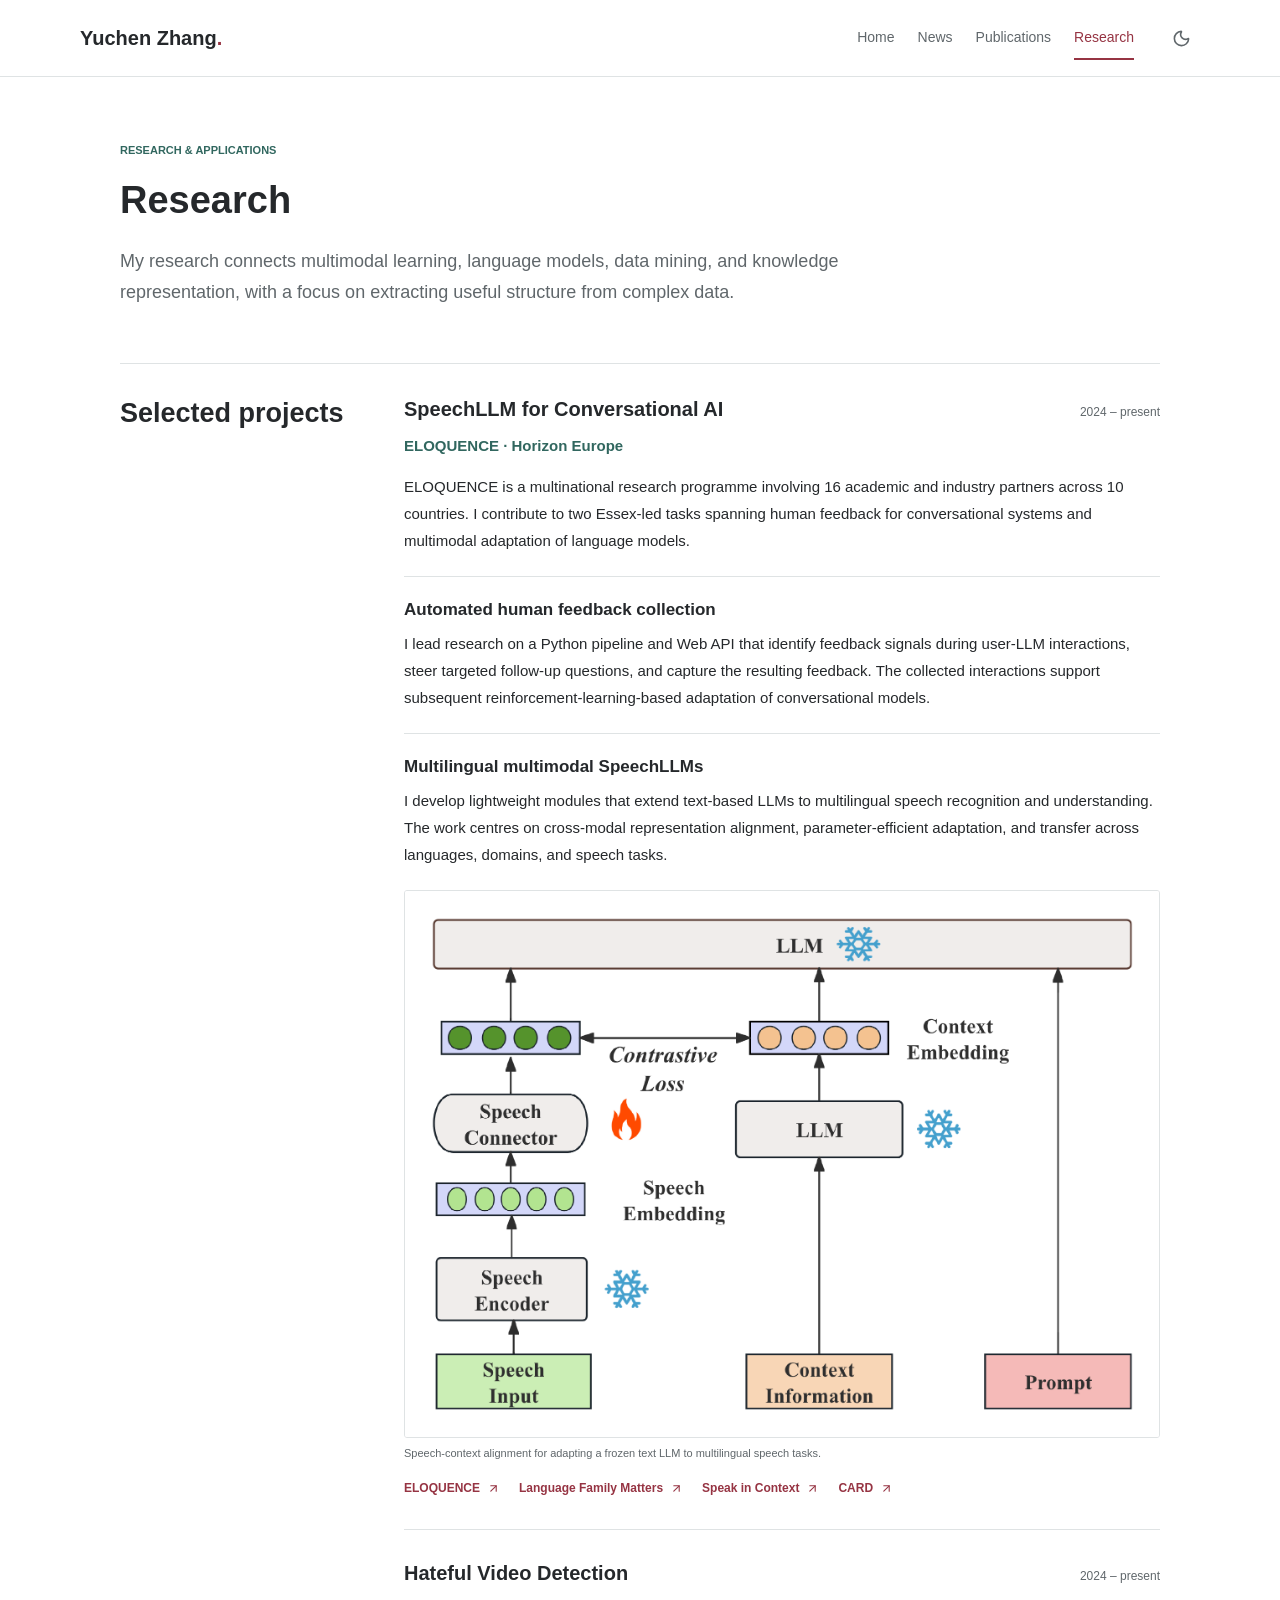
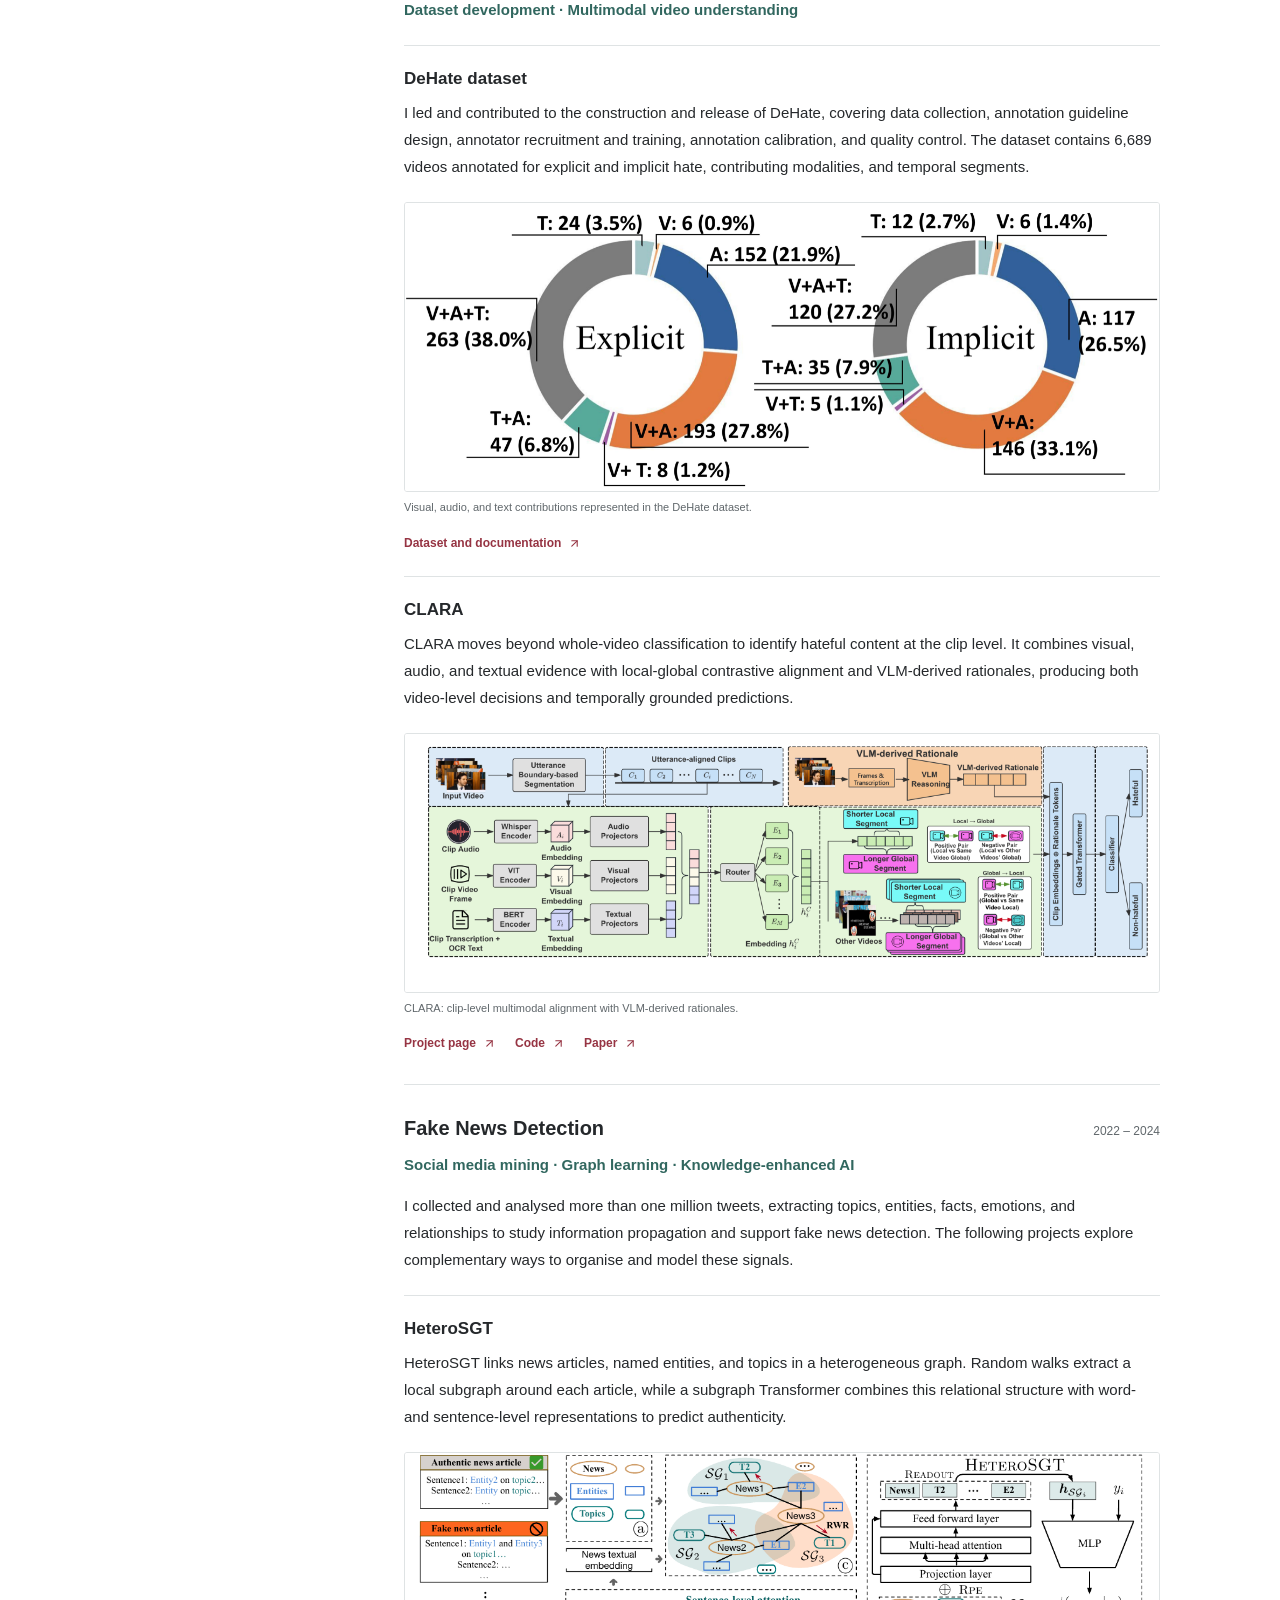
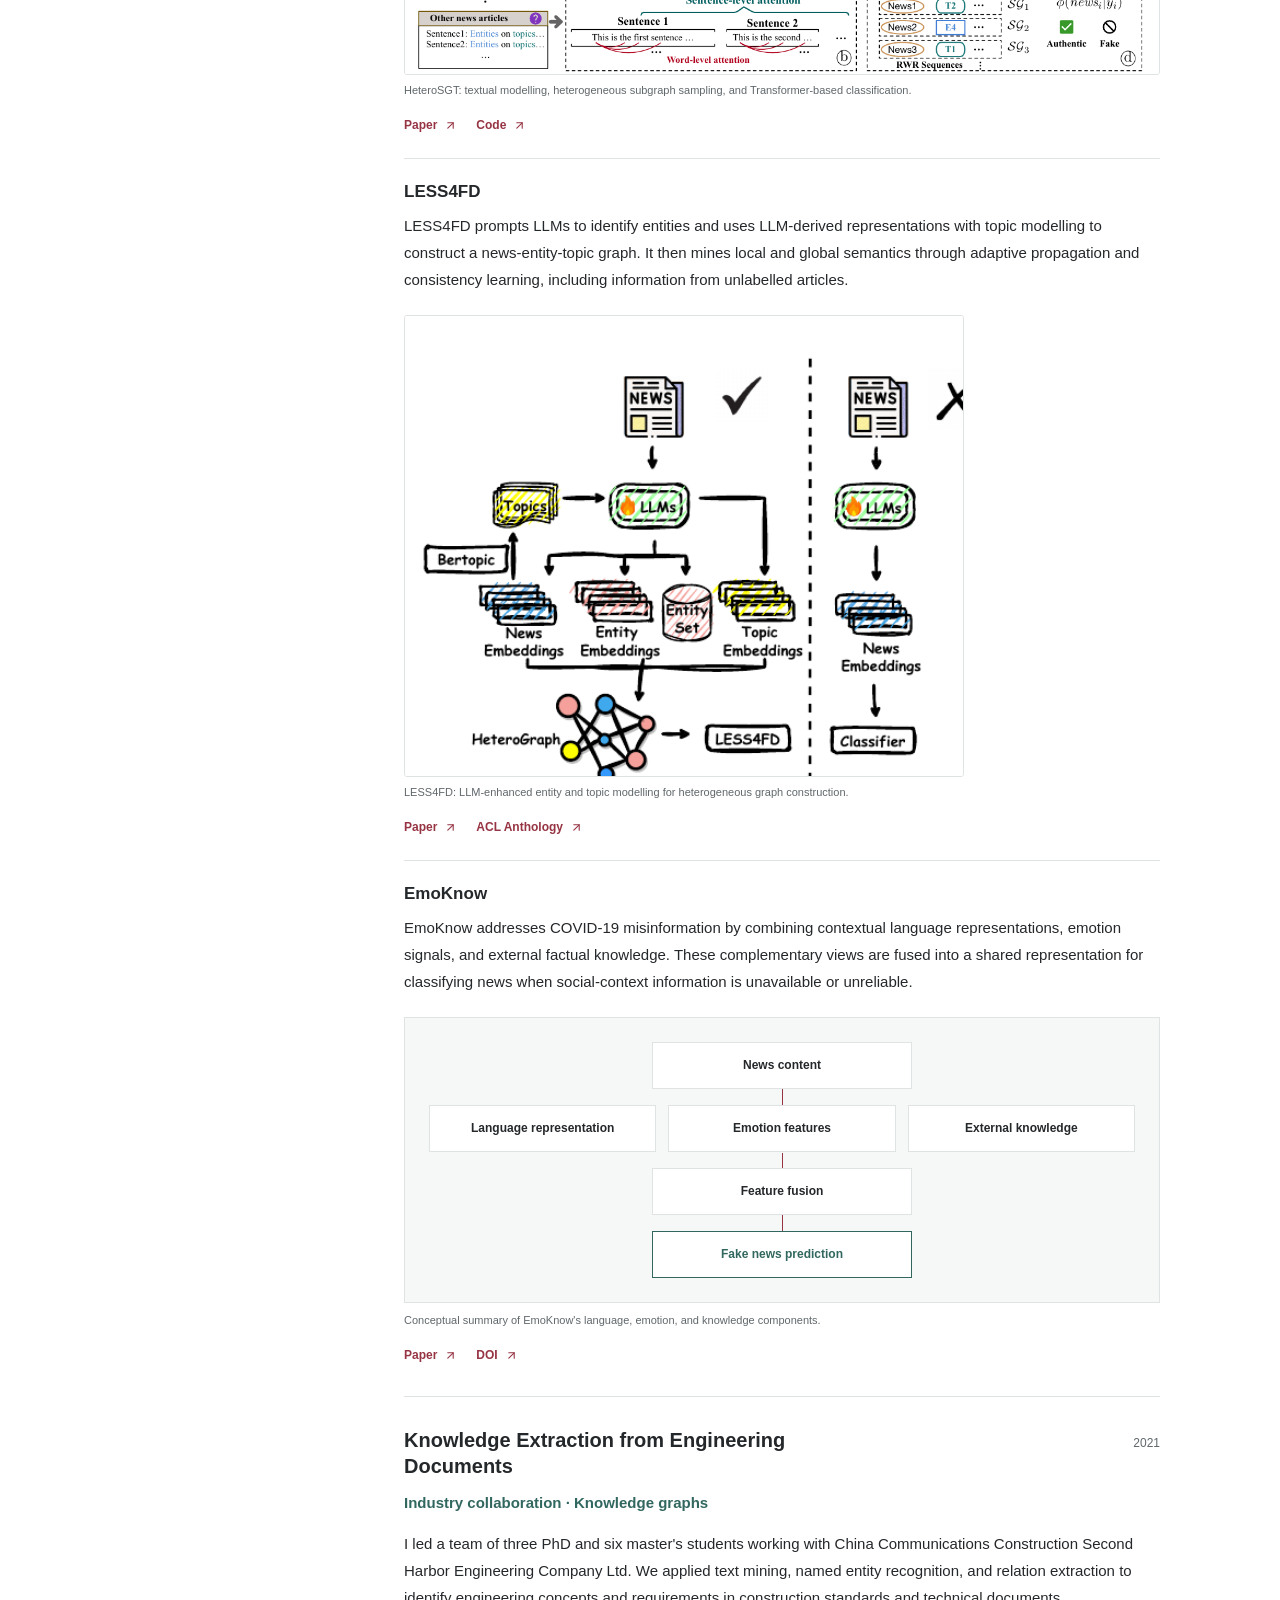
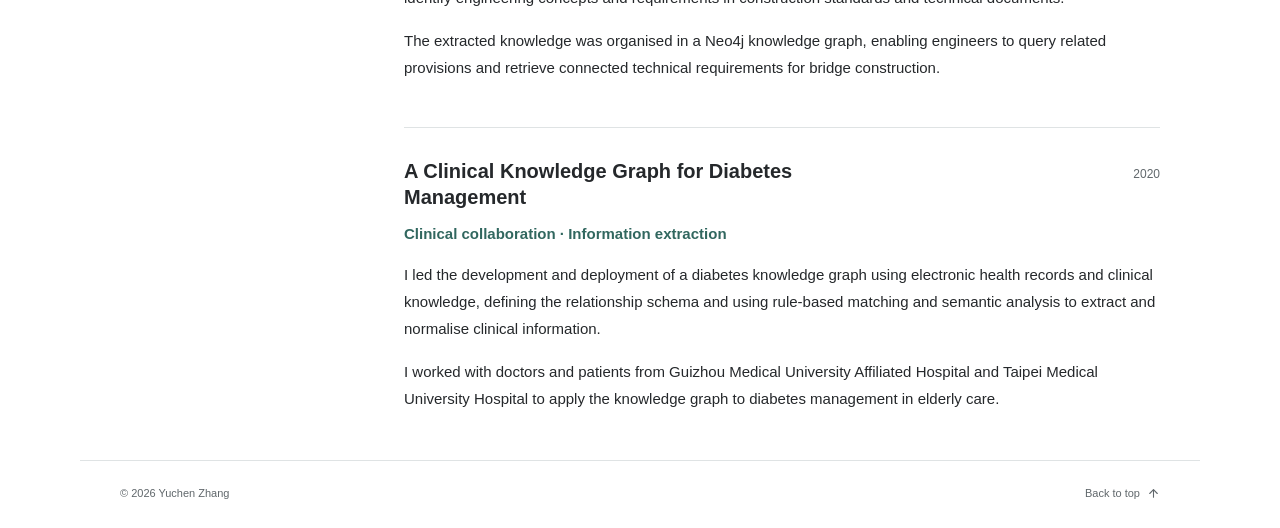
==== commit 47d68b01: "Add files via upload" ====
--- a/research/index.html
+++ b/research/index.html
@@ -19,7 +19,6 @@
         <a href="../index.html#news">News</a>
         <a href="../index.html#publications">Publications</a>
         <a href="index.html" aria-current="page">Research</a>
-        <a href="../cv.html">CV</a>
       </nav>
       <div class="nav-actions">
         <button class="icon-button theme-toggle" type="button" aria-label="Switch to dark theme" title="Switch to dark theme"><i data-lucide="moon" aria-hidden="true"></i></button>
